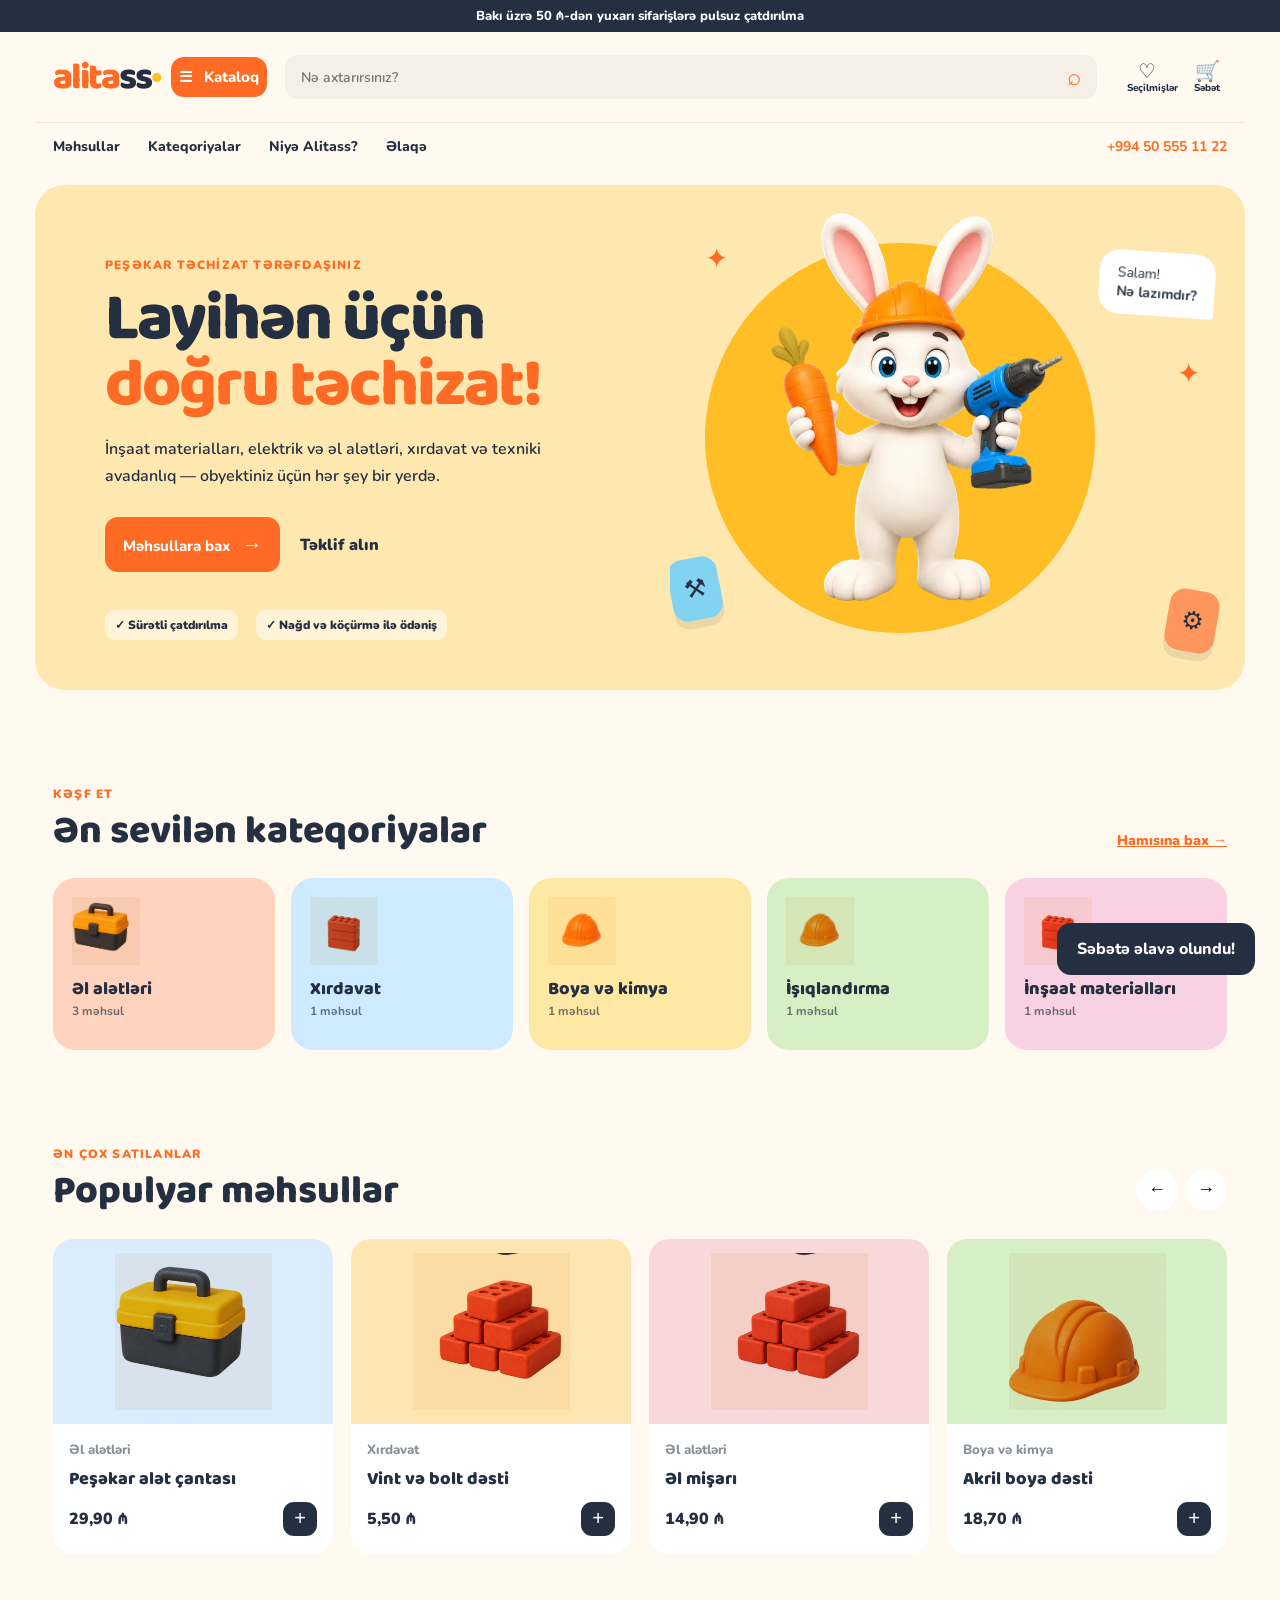
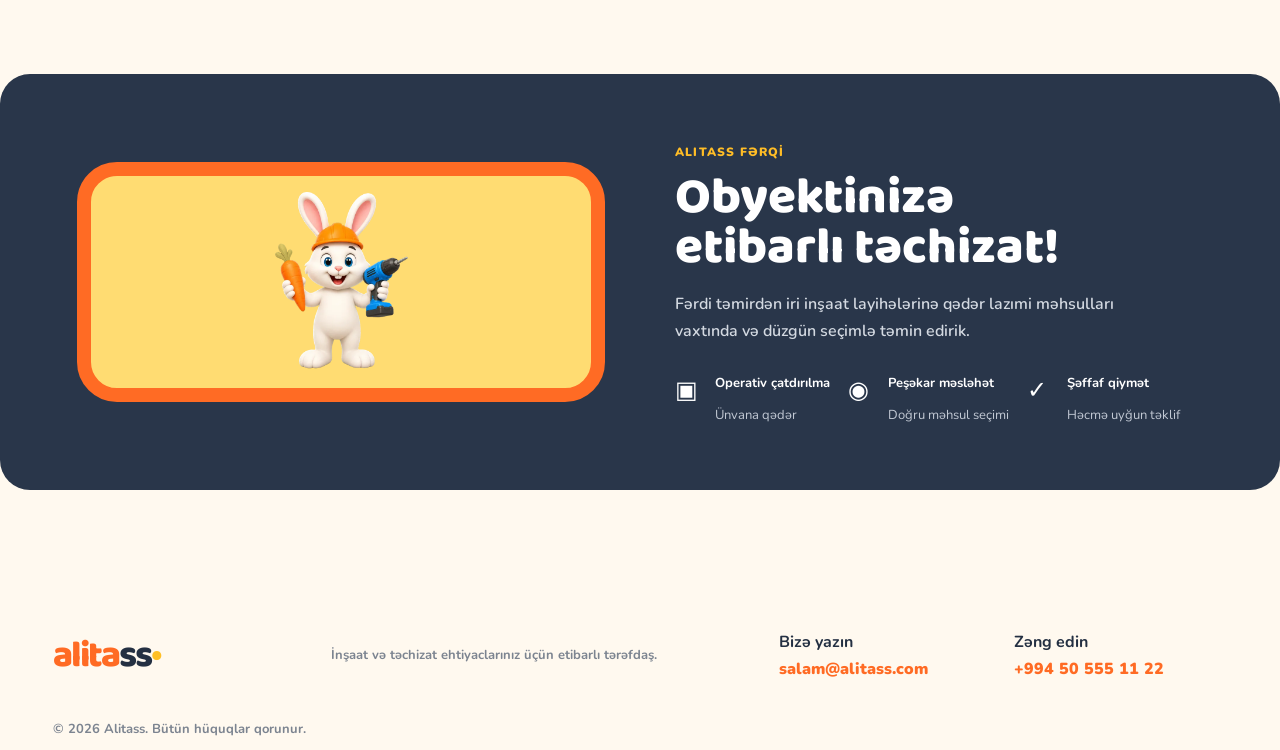
==== index.html @ 7e0d6d95 "Publish Alitass construction supply website" ====
<!doctype html>
<html lang="az">
<head>
  <meta charset="UTF-8" />
  <meta name="viewport" content="width=device-width, initial-scale=1.0" />
  <link rel="icon" href="favicon.ico?v=1" sizes="any" />
  <link rel="icon" type="image/png" href="favicon-32.png?v=1" sizes="32x32" />
  <link rel="apple-touch-icon" href="apple-touch-icon.png?v=1" />
  <title>Alitass — Evini sevərək qur</title>
  <link rel="preconnect" href="https://fonts.googleapis.com"><link rel="preconnect" href="https://fonts.gstatic.com" crossorigin>
  <link href="https://fonts.googleapis.com/css2?family=Baloo+2:wght@500;600;700;800&family=Nunito:wght@500;600;700;800&display=swap" rel="stylesheet">
  <link rel="stylesheet" href="style.css?v=16" />
</head>
<body>
  <div class="topline">Bakı üzrə 50 ₼-dən yuxarı sifarişlərə pulsuz çatdırılma</div>
  <header>
    <a class="logo" href="index.html">alita<span>ss</span><i>•</i></a>
    <a class="catalog-button" href="categories.html">☰ &nbsp; Kataloq</a>
    <label class="search"><input placeholder="Nə axtarırsınız?" /><button>⌕</button></label>
    <div class="head-actions"><a href="#">♡<small>Seçilmişlər</small></a><a href="cart.html">🛒<small>Səbət</small></a></div>
  </header>
  <nav><a href="products.html">Məhsullar</a><a href="categories.html">Kateqoriyalar</a><a href="#why">Niyə Alitass?</a><a href="contact.html">Əlaqə</a><b>+994 50 555 11 22</b></nav>

  <main>
    <section class="hero">
      <div class="hero-copy"><span class="eyebrow">PEŞƏKAR TƏCHİZAT TƏRƏFDAŞINIZ</span><h1>Layihən üçün <em>doğru təchizat!</em></h1><p>İnşaat materialları, elektrik və əl alətləri, xırdavat və texniki avadanlıq — obyektiniz üçün hər şey bir yerdə.</p><div class="hero-buttons"><a class="primary" href="#products">Məhsullara bax <span>→</span></a><a class="plain" href="#contact">Təklif alın</a></div><div class="promise"><span>✓ Sürətli çatdırılma</span><span>✓ Nağd və köçürmə ilə ödəniş</span></div></div>
      <div class="hero-art"><div class="sun"></div><div class="scribble one">✦</div><div class="scribble two">✦</div><div class="tool-card drill">⚒</div><div class="tool-card bolt">⚙</div><img src="assets/rabbit-hero.webp" alt="Kök və drel tutan Alitass dovşanı" /><div class="bubble">Salam!<br><strong>Nə lazımdır?</strong></div></div>
    </section>

    <section id="categories" class="section"><div class="section-heading"><div><span class="eyebrow">KƏŞF ET</span><h2>Ən sevilən kateqoriyalar</h2></div><a href="categories.html">Hamısına bax →</a></div><div class="categories" id="categoriesGrid" aria-live="polite"></div></section>

    <section id="products" class="section products-section"><div class="section-heading"><div><span class="eyebrow">ƏN ÇOX SATILANLAR</span><h2>Populyar məhsullar</h2></div><div class="arrows"><button>←</button><button>→</button></div></div><div class="products" id="productsGrid"></div></section>

    <section id="why" class="why"><div class="why-art"><img src="assets/rabbit-hero.webp" alt="Alitass dovşanı"></div><div><span class="eyebrow">ALITASS FƏRQİ</span><h2>Obyektinizə<br>etibarlı təchizat!</h2><p>Fərdi təmirdən iri inşaat layihələrinə qədər lazımi məhsulları vaxtında və düzgün seçimlə təmin edirik.</p><div class="features"><div>▣<b>Operativ çatdırılma</b><small>Ünvana qədər</small></div><div>◉<b>Peşəkar məsləhət</b><small>Doğru məhsul seçimi</small></div><div>✓<b>Şəffaf qiymət</b><small>Həcmə uyğun təklif</small></div></div></div></section>
  </main>
  <footer id="contact"><div class="footer-logo">alita<span>ss</span><i>•</i></div><p>İnşaat və təchizat ehtiyaclarınız üçün etibarlı tərəfdaş.</p><div><b>Bizə yazın</b><a href="mailto:salam@alitass.com">salam@alitass.com</a></div><div><b>Zəng edin</b><a href="tel:+994505551122">+994 50 555 11 22</a></div><small>© 2026 Alitass. Bütün hüquqlar qorunur.</small></footer>
  <div class="toast" id="toast">Səbətə əlavə olundu!</div><script src="store.js?v=6"></script>
<script src="catalog-sync.js?v=2"></script>
<script src="nav.js?v=1"></script></body></html>
---- style.css ----
@import url('https://fonts.googleapis.com/css2?family=Baloo+2:wght@500;600;700;800&family=Nunito:wght@500;600;700;800&display=swap');
.product-svg{width:76px;height:76px;color:#243042}.line-icon{font-family:Arial,sans-serif}
.product-photo{width:100%;height:100%;object-fit:cover;display:block;mix-blend-mode:multiply}
.category{overflow:hidden;position:relative}.category-photo{width:68px;height:68px;max-width:68px;max-height:68px;object-fit:contain;mix-blend-mode:multiply;margin:0 0 10px;align-self:flex-start;flex:0 0 68px}.products{overflow:hidden}.product-art{overflow:hidden}.product-photo{object-fit:contain;padding:14px}
.why{max-width:1210px;margin:30px auto 70px;border-radius:30px;padding:40px 55px;gap:45px}.why-art{height:240px;border-width:10px;font-size:120px}.why h2{font-size:40px}.why p{font-size:14px}.features{margin-top:20px}.why-art span{font-size:30px}
.why-art{background:#fff8ea}.why-art img{height:215px;max-width:82%;object-fit:contain;position:relative;z-index:1}.why-art span{z-index:2}
.why-art{height:240px!important;min-height:240px;max-height:240px;overflow:hidden}.why-art img{height:205px;width:auto;max-width:82%;flex:none}
:root{--orange:#ff6b24;--dark:#243042;--cream:#fff9ef;--blue:#4c78e8}*{box-sizing:border-box}html{scroll-behavior:smooth}body{margin:0;color:var(--dark);background:var(--cream);font-family:Nunito,sans-serif}.topline{background:#243042;color:#fff;text-align:center;padding:9px;font-size:13px;font-weight:800}header,nav,.section,.hero,footer{max-width:1210px;margin:auto}header{height:90px;display:flex;align-items:center;gap:24px;padding:0 18px}.logo,.footer-logo{font-family:'Baloo 2';font-size:37px;font-weight:800;letter-spacing:-2px;color:var(--orange);text-decoration:none}.logo span,.footer-logo span{color:var(--dark)}.logo i,.footer-logo i{font-style:normal;color:#ffbf25}.catalog-button,.primary{background:var(--orange);border:0;color:#fff;border-radius:13px;font:800 15px Nunito;padding:14px 18px;cursor:pointer}.search{display:flex;flex:1;background:#f4f0e7;border-radius:13px;overflow:hidden}.search input{border:0;background:transparent;padding:14px 16px;outline:0;flex:1;font:600 14px Nunito}.search button{border:0;background:transparent;font-size:24px;padding:0 16px;color:var(--orange)}.head-actions{display:flex;gap:20px}.head-actions a{color:var(--dark);text-decoration:none;text-align:center;font-size:20px}.head-actions small{display:block;font-size:10px;font-weight:800}nav{border-top:1px solid #eee5d8;padding:14px 18px;display:flex;gap:28px;font-size:14px;font-weight:800}nav a{color:var(--dark);text-decoration:none}nav b{margin-left:auto;color:var(--orange)}.hero{margin-top:15px;border-radius:30px;min-height:480px;background:#ffe7b0;overflow:hidden;display:grid;grid-template-columns:1.05fr .95fr;position:relative}.hero-copy{padding:68px 20px 50px 70px;z-index:2}.eyebrow{font-size:12px;font-weight:900;letter-spacing:1.2px;color:var(--orange)}h1,h2{font-family:'Baloo 2';line-height:.98;margin:12px 0 18px;font-weight:800}h1{font-size:67px;letter-spacing:-2px}h1 em{color:var(--orange);font-style:normal}h2{font-size:42px}.hero p,.why p{max-width:465px;font-size:16px;line-height:1.65;font-weight:600}.hero-buttons{display:flex;align-items:center;gap:20px;margin-top:28px}.primary{text-decoration:none;display:inline-block}.primary span{font-size:20px;margin-left:8px}.plain{font-weight:900;color:var(--dark);text-decoration:none}.promise{display:flex;gap:18px;font-size:12px;font-weight:900;margin-top:38px}.promise span{background:#fff4d8;padding:7px 10px;border-radius:10px}.hero-art{position:relative;overflow:hidden}.sun{background:#ffbd26;width:390px;height:390px;border-radius:50%;position:absolute;top:58px;left:35px}.hero-art img{position:absolute;width:450px;mix-blend-mode:multiply;left:20px;top:0;z-index:1}.bubble{position:absolute;right:30px;top:67px;background:#fff;padding:13px 18px;border-radius:20px 20px 4px 20px;font-size:14px;z-index:2;transform:rotate(4deg)}.tool-card{position:absolute;z-index:3;border-radius:15px;padding:14px;font-size:25px;box-shadow:0 8px 0 rgba(36,48,66,.09)}.drill{background:#82d2f2;left:0;bottom:70px;transform:rotate(-11deg)}.bolt{background:#ff965e;right:28px;bottom:38px;transform:rotate(10deg)}.scribble{position:absolute;color:#ff6b24;font-size:28px;z-index:2}.one{right:45px;top:170px}.two{left:35px;top:55px}.section{padding:92px 18px 0}.section-heading{display:flex;justify-content:space-between;align-items:end;margin-bottom:28px}.section-heading h2{font-size:39px;margin:8px 0 0}.section-heading>a{font-size:14px;font-weight:900;color:var(--orange)}.categories{display:grid;grid-template-columns:repeat(5,1fr);gap:16px}.category{min-height:172px;border-radius:22px;padding:19px;text-decoration:none;color:var(--dark);display:flex;flex-direction:column;transition:.2s}.category:hover,.product:hover{transform:translateY(-5px)}.category span{font-size:39px;margin-bottom:auto}.category b{font:800 18px 'Baloo 2'}.category small{font-size:12px;font-weight:700;opacity:.65}.orange{background:#ffd3be}.blue{background:#cdeaff}.yellow{background:#ffe8a4}.green{background:#d6efc5}.pink{background:#f8d2e3}.products-section{padding-bottom:90px}.arrows button{border:0;background:#fff;border-radius:50%;width:42px;height:42px;font-size:18px;margin-left:7px}.products{display:grid;grid-template-columns:repeat(4,1fr);gap:18px}.product{background:#fff;border-radius:20px;overflow:hidden;transition:.2s}.product-art{height:185px;display:grid;place-items:center;font-size:91px}.product-info{padding:14px 16px 18px}.product-info small{color:#89909a;font-weight:800}.product-info h3{margin:5px 0 9px;font:800 18px 'Baloo 2'}.product-bottom{display:flex;justify-content:space-between;align-items:center;font-weight:900}.product-bottom button{border:0;background:var(--dark);color:#fff;width:34px;height:34px;border-radius:11px;font-size:20px;cursor:pointer}.why{max-width:none;background:#29364a;color:#fff;display:grid;grid-template-columns:1fr 1fr;gap:70px;padding:66px max(6vw,25px);align-items:center}.why h2{font-size:51px}.why p{color:#d3d9e1}.why .eyebrow{color:#ffbd26}.why-art{height:360px;border:14px solid #ff6b24;border-radius:40px;background:#ffdc72;display:grid;place-items:center;font-size:190px;position:relative}.why-art span{position:absolute;font-size:45px}.why-art span:first-child{top:20px;left:30px}.why-art span:last-child{right:25px;bottom:20px}.features{display:flex;gap:18px;margin-top:30px}.features div{display:grid;grid-template-columns:32px 1fr;column-gap:8px;font-size:24px}.features b,.features small{font-size:13px}.features small{grid-column:2;color:#c2c9d4}footer{min-height:190px;display:grid;grid-template-columns:1.2fr 2fr 1fr 1fr;gap:22px;align-items:center;padding:32px 18px;position:relative}footer p,footer small{font-size:13px;font-weight:700;color:#7c8490}footer div b,footer div a{display:block}footer div a{color:var(--orange);font-weight:900;text-decoration:none;margin-top:5px}footer small{position:absolute;bottom:12px;left:18px}.toast{position:fixed;bottom:25px;right:25px;background:var(--dark);color:#fff;border-radius:14px;padding:15px 20px;font-weight:800;transform:translateY(100px);transition:.3s;z-index:5}.toast.show{transform:translateY(0)}
@media(max-width:760px){header{height:auto;flex-wrap:wrap;padding:15px}.catalog-button{order:3}.search{order:4;flex-basis:100%}.head-actions{margin-left:auto}nav{overflow:auto;gap:17px;white-space:nowrap}nav b{display:none}.hero{margin:0;border-radius:0;grid-template-columns:1fr}.hero-copy{padding:48px 28px;min-height:480px}.hero-art{height:340px}.hero-art img{width:355px;left:calc(50% - 177px);top:-25px}.sun{width:320px;height:320px;left:calc(50% - 160px)}h1{font-size:51px}h2,.section-heading h2{font-size:34px}.categories,.products{grid-template-columns:repeat(2,1fr)}.category{min-height:145px}.section{padding-top:65px}.why{grid-template-columns:1fr;padding:60px 25px;gap:30px}.why-art{height:260px;font-size:130px}.features{flex-direction:column}footer{grid-template-columns:1fr 1fr;padding-bottom:55px}.footer-logo,footer p{grid-column:span 2}}
.catalog-button{text-decoration:none!important}

/* Kataloqdan gələn şəkillər: şəkil yoxdursa eyni SVG ikon göstərilir. */
.product-art{position:relative;isolation:isolate}.product-art .product-photo{height:100%;left:0;mix-blend-mode:multiply;object-fit:contain;padding:14px;position:absolute;top:0;width:100%}.image-fallback{align-items:center;color:var(--dark);display:grid;justify-items:center}.image-fallback[hidden]{display:none!important}.product-art .product-fallback{height:100%;width:100%}.product-description{color:#707987;display:-webkit-box;font-size:12px;font-weight:700;line-height:1.45;margin:0 0 11px;min-height:0;overflow:hidden;-webkit-box-orient:vertical;-webkit-line-clamp:2}.catalog-empty{color:#707987;font-weight:800;grid-column:1/-1;margin:8px 0}.category-media{align-items:center;display:grid;flex:0 0 68px!important;height:68px!important;margin:0 0 10px!important;overflow:hidden;width:68px!important}.category-media .category-photo{height:68px;margin:0;max-height:none;max-width:none;mix-blend-mode:multiply;object-fit:contain;padding:0;width:68px}.category-media .category-fallback{height:68px;width:68px}.category-media .product-svg{height:43px;width:43px}.category-row-media{align-items:center;background:#f6f1e8;border-radius:13px;display:grid;flex:0 0 64px;height:64px;justify-items:center;overflow:hidden;width:64px}.category-row-photo{height:64px;mix-blend-mode:multiply;object-fit:contain;width:64px}.category-row-fallback{height:64px;width:64px}.category-row-fallback .product-svg{height:37px;width:37px}

/* Eyni başlıq ölçüsü: bütün səhifələrdə sabit qalır. */
html{overflow-y:scroll}
.topline{height:32px;padding:0 18px;display:flex;align-items:center;justify-content:center;overflow:hidden;text-overflow:ellipsis;white-space:nowrap}
@media(min-width:761px){
  header{height:90px;display:grid;grid-template-columns:100px 96px minmax(0,1fr) 112px;column-gap:18px;padding:0 18px}
  .logo{width:100px;line-height:1;white-space:nowrap}
  .catalog-button{width:96px;height:40px;padding:0;display:flex;align-items:center;justify-content:center;white-space:nowrap}
  .search{height:44px;min-width:0}
  .search input{min-width:0;height:44px}
  .head-actions{width:112px;align-items:center;justify-content:flex-end;gap:20px}
  .head-actions a{width:40px;flex:0 0 40px;line-height:1.1}
  nav{height:48px;padding:0 18px;align-items:center;overflow:hidden;white-space:nowrap}
}
@media(max-width:760px){
  .topline{height:32px;min-height:32px;padding:0 12px;font-size:11px}
  .head-actions{min-width:84px;justify-content:flex-end}
}
.hero-art .sun{z-index:0}
.hero-art img{mix-blend-mode:normal!important;z-index:1!important}
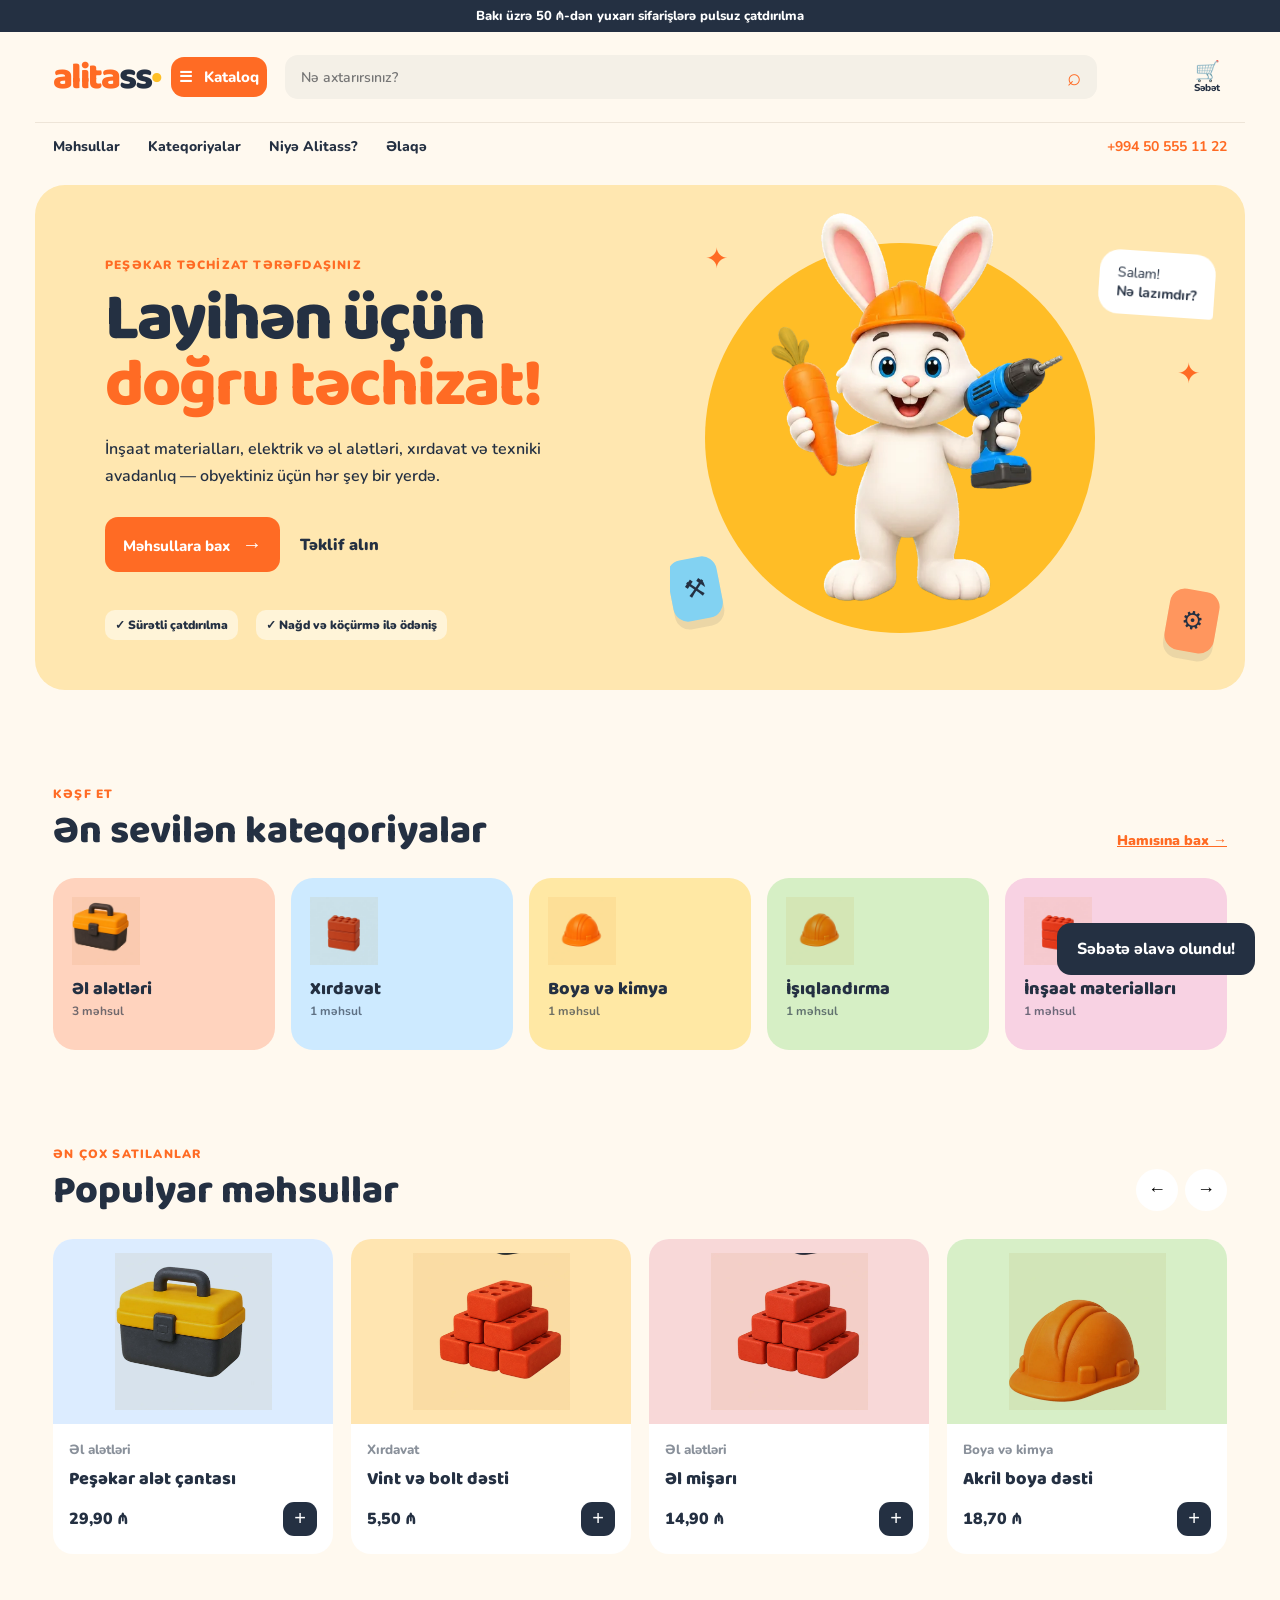
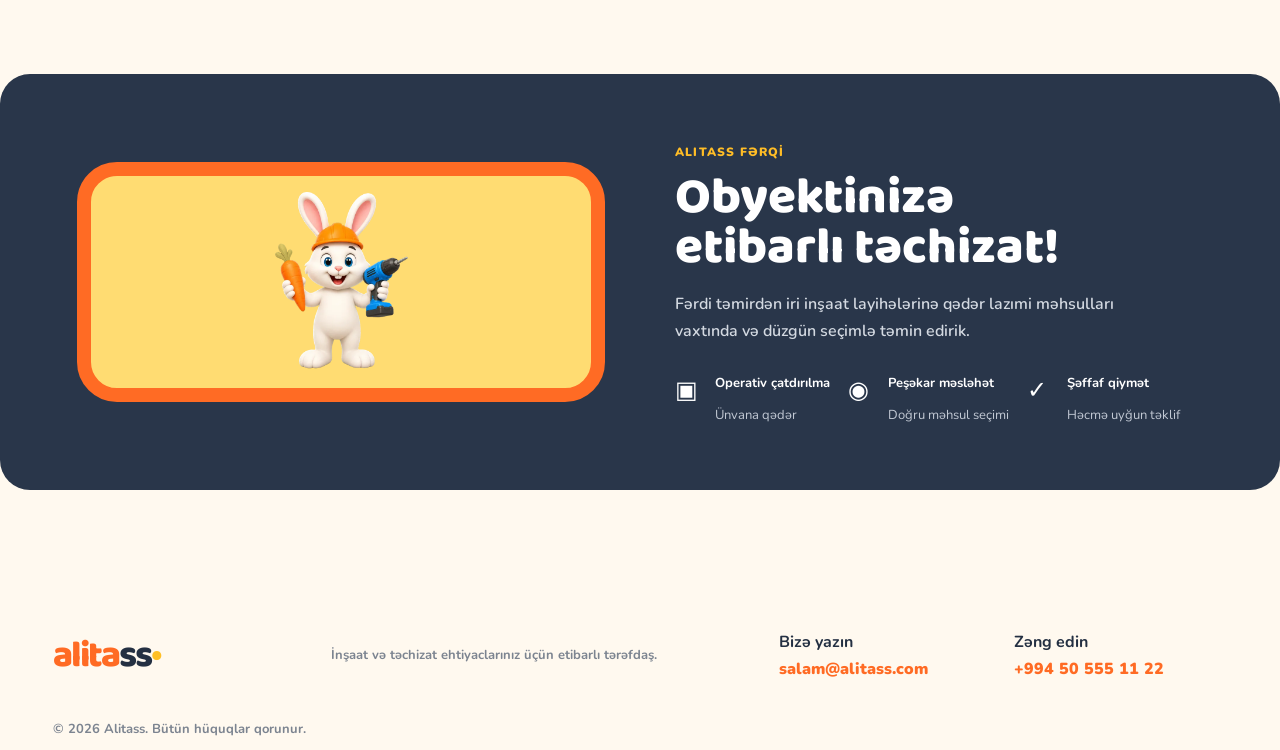
==== commit 1204ab95: "Improve mobile responsive layouts" ====
--- a/index.html
+++ b/index.html
@@ -9,7 +9,7 @@
   <title>Alitass — Evini sevərək qur</title>
   <link rel="preconnect" href="https://fonts.googleapis.com"><link rel="preconnect" href="https://fonts.gstatic.com" crossorigin>
   <link href="https://fonts.googleapis.com/css2?family=Baloo+2:wght@500;600;700;800&family=Nunito:wght@500;600;700;800&display=swap" rel="stylesheet">
-  <link rel="stylesheet" href="style.css?v=16" />
+  <link rel="stylesheet" href="style.css?v=17" />
 </head>
 <body>
   <div class="topline">Bakı üzrə 50 ₼-dən yuxarı sifarişlərə pulsuz çatdırılma</div>
@@ -17,7 +17,7 @@
     <a class="logo" href="index.html">alita<span>ss</span><i>•</i></a>
     <a class="catalog-button" href="categories.html">☰ &nbsp; Kataloq</a>
     <label class="search"><input placeholder="Nə axtarırsınız?" /><button>⌕</button></label>
-    <div class="head-actions"><a href="#">♡<small>Seçilmişlər</small></a><a href="cart.html">🛒<small>Səbət</small></a></div>
+    <div class="head-actions"><a href="cart.html">🛒<small>Səbət</small></a></div>
   </header>
   <nav><a href="products.html">Məhsullar</a><a href="categories.html">Kateqoriyalar</a><a href="#why">Niyə Alitass?</a><a href="contact.html">Əlaqə</a><b>+994 50 555 11 22</b></nav>
 
--- a/style.css
+++ b/style.css
@@ -31,3 +31,56 @@
 }
 .hero-art .sun{z-index:0}
 .hero-art img{mix-blend-mode:normal!important;z-index:1!important}
+
+/* Mobile layout pass: keep every public view readable without horizontal overflow. */
+@media (max-width:760px){
+ html,body{max-width:100%;overflow-x:hidden}
+ header{width:100%;max-width:none;min-width:0;gap:10px;padding:12px 15px}
+ .logo{font-size:32px;letter-spacing:-1.7px}
+ .catalog-button{flex:0 0 auto;font-size:13px;padding:11px 12px;border-radius:11px}
+ .head-actions{min-width:40px;gap:8px}
+ .head-actions a{font-size:18px}
+ nav{width:100%;max-width:none;padding:0 15px;min-height:44px;gap:20px;font-size:12px;-webkit-overflow-scrolling:touch;scrollbar-width:none}
+ nav::-webkit-scrollbar{display:none}
+ .hero-copy{min-height:0;padding:42px 22px 34px}
+ .hero-copy h1{font-size:clamp(42px,12vw,56px)}
+ .hero p{font-size:14px}
+ .hero-buttons{flex-wrap:wrap;gap:12px;margin-top:22px}
+ .promise{flex-wrap:wrap;gap:8px;margin-top:25px}
+ .hero-art{height:310px}
+ .hero-art img{width:min(355px,100%);left:50%;transform:translateX(-50%);top:-18px}
+ .sun{width:min(300px,86vw);height:min(300px,86vw);left:50%;transform:translateX(-50%);top:20px}
+ .bubble{right:12px;top:32px;font-size:11px;padding:9px 11px}
+ .tool-card{font-size:20px;padding:10px;bottom:42px}
+ .drill{left:10px}.bolt{right:12px}
+ .section{padding:58px 15px 0}
+ .section-heading{align-items:flex-start;gap:12px;margin-bottom:20px}
+ .section-heading h2{font-size:32px}
+ .section-heading>a{font-size:12px;white-space:nowrap;padding-top:8px}
+ .categories,.products{grid-template-columns:repeat(2,minmax(0,1fr));gap:10px}
+ .category{min-height:140px;padding:14px;border-radius:17px}
+ .category b{font-size:15px;line-height:1.05}
+ .category small{font-size:10px}
+ .product{border-radius:15px}
+ .product-art{height:145px}
+ .product-info{padding:11px 11px 13px}
+ .product-info h3{font-size:15px;line-height:1.05}
+ .product-info small{font-size:10px}
+ .product-description{font-size:10px}
+ .product-bottom{font-size:13px}
+ .product-bottom button{width:30px;height:30px;border-radius:9px}
+ .products-section{padding-bottom:55px}
+ .why{padding:48px 18px;gap:25px;margin:0;border-radius:0}
+ .why h2{font-size:38px}
+ .why p{font-size:13px}
+ .why-art{height:245px!important;min-height:245px;max-height:245px}
+ footer{grid-template-columns:1fr 1fr;gap:18px;padding:35px 15px 52px}
+ footer p{font-size:11px}
+}
+@media (max-width:420px){
+ .categories,.products{grid-template-columns:1fr}
+ .category{min-height:125px}
+ .product-art{height:180px}
+ .section-heading{display:block}
+ .section-heading>a{display:inline-block;margin-top:9px}
+}
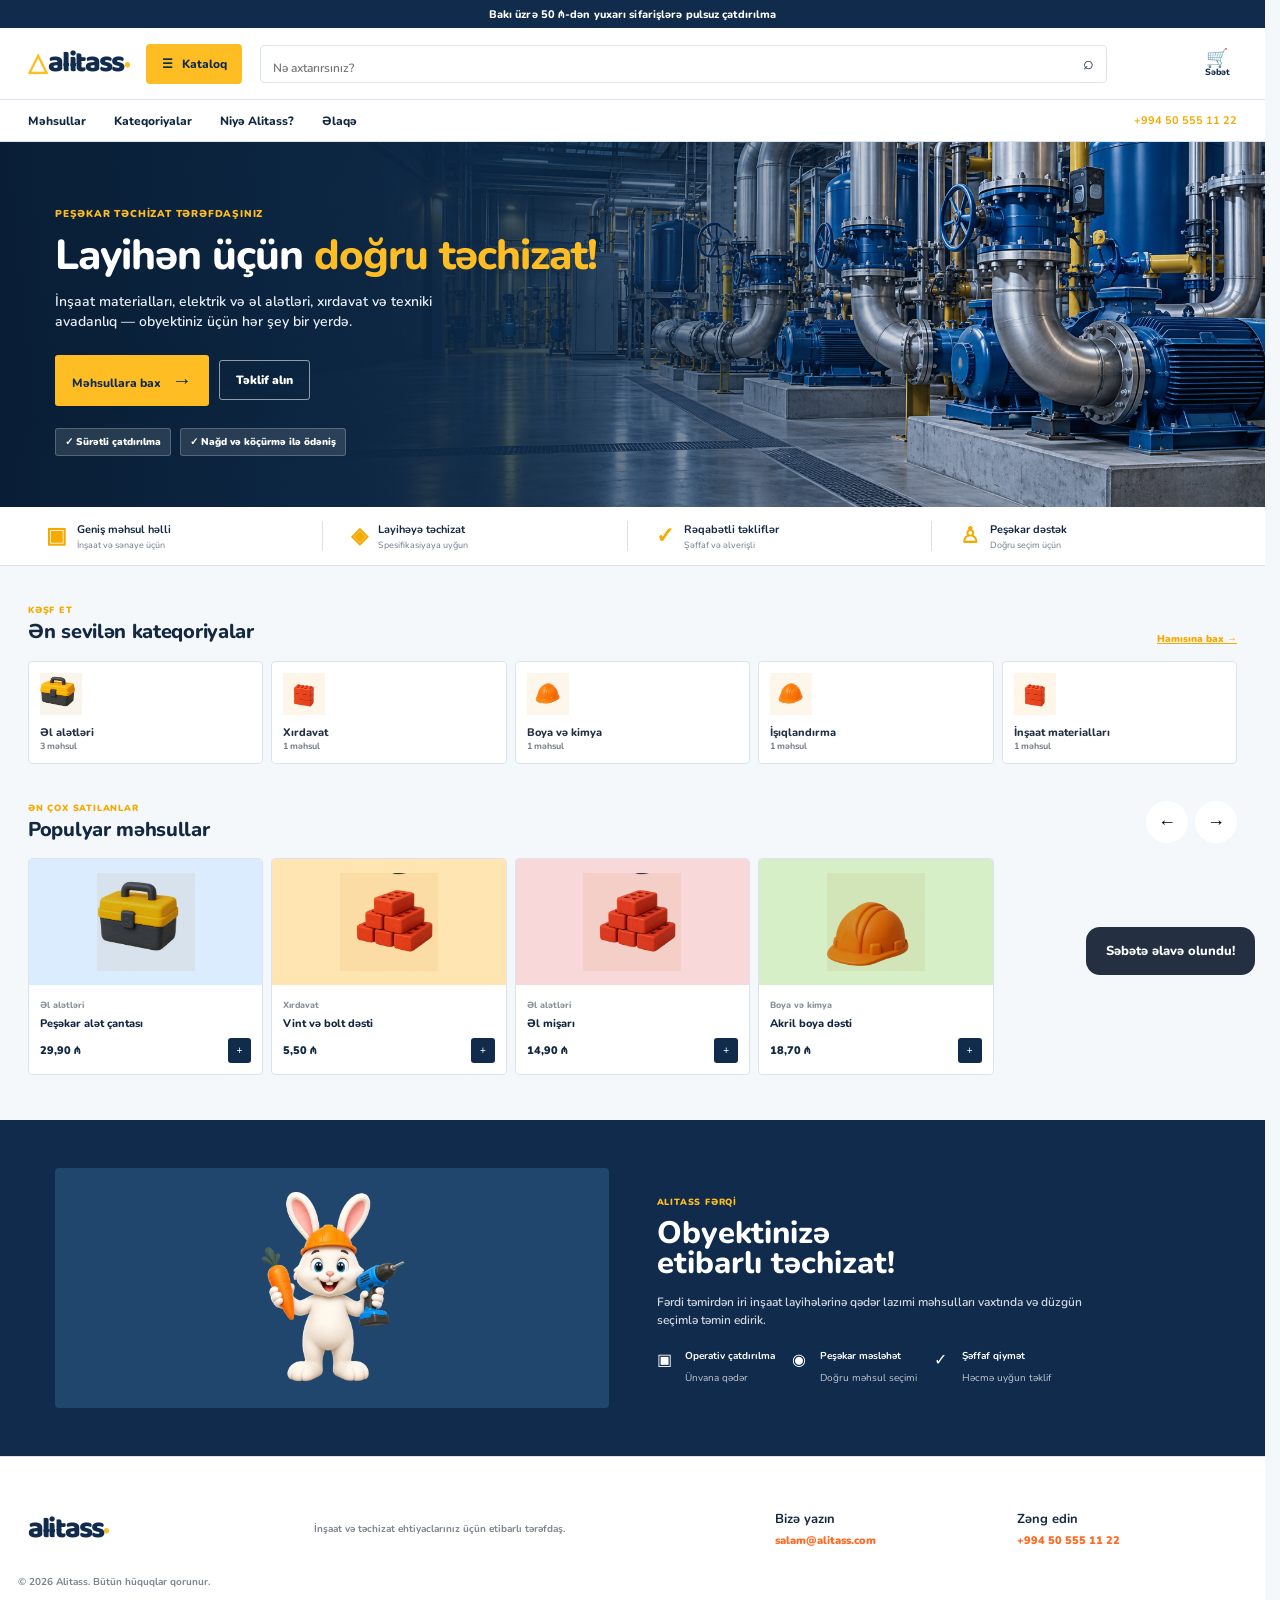
==== commit 1e2e72c0: "Redesign catalog for industrial B2B experience" ====
--- a/index.html
+++ b/index.html
@@ -9,7 +9,7 @@
   <title>Alitass — Evini sevərək qur</title>
   <link rel="preconnect" href="https://fonts.googleapis.com"><link rel="preconnect" href="https://fonts.gstatic.com" crossorigin>
   <link href="https://fonts.googleapis.com/css2?family=Baloo+2:wght@500;600;700;800&family=Nunito:wght@500;600;700;800&display=swap" rel="stylesheet">
-  <link rel="stylesheet" href="style.css?v=17" />
+  <link rel="stylesheet" href="style.css?v=18" />
 </head>
 <body>
   <div class="topline">Bakı üzrə 50 ₼-dən yuxarı sifarişlərə pulsuz çatdırılma</div>
@@ -27,6 +27,13 @@
       <div class="hero-art"><div class="sun"></div><div class="scribble one">✦</div><div class="scribble two">✦</div><div class="tool-card drill">⚒</div><div class="tool-card bolt">⚙</div><img src="assets/rabbit-hero.webp" alt="Kök və drel tutan Alitass dovşanı" /><div class="bubble">Salam!<br><strong>Nə lazımdır?</strong></div></div>
     </section>
 
+    <section class="trust-strip" aria-label="Alitass üstünlükləri">
+      <div><strong>▣</strong><span><b>Geniş məhsul həlli</b><small>İnşaat və sənaye üçün</small></span></div>
+      <div><strong>◈</strong><span><b>Layihəyə təchizat</b><small>Spesifikasiyaya uyğun</small></span></div>
+      <div><strong>✓</strong><span><b>Rəqabətli təkliflər</b><small>Şəffaf və əlverişli</small></span></div>
+      <div><strong>♙</strong><span><b>Peşəkar dəstək</b><small>Doğru seçim üçün</small></span></div>
+    </section>
+
     <section id="categories" class="section"><div class="section-heading"><div><span class="eyebrow">KƏŞF ET</span><h2>Ən sevilən kateqoriyalar</h2></div><a href="categories.html">Hamısına bax →</a></div><div class="categories" id="categoriesGrid" aria-live="polite"></div></section>
 
     <section id="products" class="section products-section"><div class="section-heading"><div><span class="eyebrow">ƏN ÇOX SATILANLAR</span><h2>Populyar məhsullar</h2></div><div class="arrows"><button>←</button><button>→</button></div></div><div class="products" id="productsGrid"></div></section>
--- a/style.css
+++ b/style.css
@@ -84,3 +84,35 @@
  .section-heading{display:block}
  .section-heading>a{display:inline-block;margin-top:9px}
 }
+
+/* Alitass industrial catalog system — dense B2B reference layout */
+:root{
+ --navy:#102b4b;--navy-2:#173b63;--ink:#142842;--muted:#6d7b8c;--line:#dbe4ee;
+ --surface:#fff;--page:#f5f8fb;--gold:#ffbd24;--gold-2:#f6a900;--radius:5px;
+}
+html{background:var(--page);scrollbar-gutter:stable}
+body{background:var(--page);color:var(--ink);font-family:Nunito,Arial,sans-serif;font-size:13px}
+.topline{height:28px;background:var(--navy);padding:0 18px;font-size:11px;letter-spacing:.1px}
+header,nav,.section,.hero,footer{max-width:1440px}
+header{height:72px;padding:0 28px;background:#fff;gap:18px;border-bottom:1px solid var(--line)}
+.logo,.footer-logo{font-size:29px;letter-spacing:-1.8px;color:var(--navy);width:112px}
+.logo:before{content:'△';color:var(--gold);font-family:Arial;font-size:25px;margin-right:3px}
+.logo span,.footer-logo span{color:var(--navy)}.logo i,.footer-logo i{color:var(--gold);font-size:22px}
+.catalog-button{background:var(--gold);color:var(--navy);border-radius:4px;font-size:12px;padding:11px 14px}
+.search{height:38px;border:1px solid var(--line);background:#fff;border-radius:4px}
+.search input{font-size:12px;padding:10px 12px}.search button{font-size:18px;padding:0 12px;color:var(--navy)}
+.head-actions{gap:16px}.head-actions a{font-size:18px;color:var(--navy)}.head-actions small{font-size:9px}
+nav{height:42px;background:#fff;border-top:0;border-bottom:1px solid var(--line);padding:0 28px;gap:28px;font-size:12px;align-items:center}
+nav a{color:var(--ink)}nav b{color:var(--gold-2);font-size:11px}
+.hero{margin-top:0;border-radius:0;min-height:365px;display:block;background:#163454 url('assets/industrial-hero.png') center/cover no-repeat;position:relative;isolation:isolate}
+.hero:after{content:"";position:absolute;inset:0;background:linear-gradient(90deg,rgba(9,30,54,.96) 0%,rgba(13,42,72,.85) 38%,rgba(13,42,72,.1) 75%);z-index:-0}
+.hero-copy{position:relative;padding:62px 34px 42px 55px;max-width:680px;min-height:365px;color:#fff;z-index:1}
+.hero-copy .eyebrow{color:var(--gold);font-size:10px}.hero-copy h1{font-family:Nunito,Arial,sans-serif;font-size:42px;line-height:1.05;letter-spacing:-1px;margin:12px 0 14px}.hero-copy h1 em{color:var(--gold)}.hero-copy p{font-size:14px;line-height:1.45;max-width:440px;color:#e8eef5}.hero-buttons{gap:10px;margin-top:22px}.primary{background:var(--gold);color:var(--navy);border-radius:3px;font-size:12px;padding:12px 17px}.plain{border:1px solid rgba(255,255,255,.55);border-radius:3px;color:#fff;padding:11px 16px;font-size:12px}.promise{gap:9px;margin-top:22px;font-size:10px}.promise span{background:rgba(255,255,255,.12);border:1px solid rgba(255,255,255,.22);padding:6px 9px;border-radius:3px}
+.hero-art{display:none}
+.trust-strip{max-width:1440px;margin:0 auto;display:grid;grid-template-columns:repeat(4,1fr);background:#fff;border-bottom:1px solid var(--line);padding:14px 28px;gap:10px}.trust-strip>div{display:flex;align-items:center;gap:10px;border-right:1px solid var(--line);padding:0 18px}.trust-strip>div:last-child{border-right:0}.trust-strip strong{color:var(--gold-2);font-size:22px}.trust-strip b,.trust-strip small{display:block}.trust-strip b{font-size:11px}.trust-strip small{color:var(--muted);font-size:9px;margin-top:2px}
+.section{padding:34px 28px 0}.section-heading{margin-bottom:15px}.section-heading h2{font-family:Nunito,Arial,sans-serif;font-size:20px;letter-spacing:-.3px;margin:4px 0}.eyebrow{font-size:9px;letter-spacing:.8px;color:var(--gold-2)}.section-heading>a{color:var(--gold-2);font-size:10px}.categories{grid-template-columns:repeat(5,1fr);gap:8px}.category{min-height:100px;border:1px solid var(--line);border-radius:4px;padding:11px;background:#fff!important}.category:hover,.product:hover{transform:none;box-shadow:0 5px 16px rgba(16,43,75,.08)}.category b{font-family:Nunito;font-size:11px}.category small{font-size:9px}.category span{font-size:22px}.category-media{flex-basis:42px!important;width:42px!important;height:42px!important}.category-media .category-photo,.category-media .category-fallback{width:42px!important;height:42px!important}.products-section{padding-bottom:45px}.products{grid-template-columns:repeat(5,1fr);gap:8px}.product{border:1px solid var(--line);border-radius:4px;box-shadow:none}.product-art{height:126px;background:#f2f6fa}.product-info{padding:10px 11px 11px}.product-info small{font-size:9px}.product-info h3{font-family:Nunito;font-size:11px;line-height:1.2;margin:4px 0 8px}.product-description{font-size:9px}.product-bottom{font-size:11px}.product-bottom button{width:auto;height:25px;padding:0 9px;border-radius:3px;font-size:10px;background:var(--navy)}
+.why{max-width:1440px;margin:0;padding:48px 55px;background:var(--navy);border-radius:0;gap:48px}.why-art{height:240px!important;border:0;border-radius:4px;background:#20466e}.why-art img{height:220px}.why h2{font-family:Nunito;font-size:31px;margin:8px 0 14px}.why p{font-size:12px;line-height:1.5}.features{gap:17px;margin-top:20px}.features div{grid-template-columns:20px 1fr;font-size:16px}.features b,.features small{font-size:10px}.features small{grid-column:2}
+footer{min-height:145px;background:#fff;padding:28px;grid-template-columns:1.2fr 2fr 1fr 1fr;border-top:1px solid var(--line)}footer p,footer small{font-size:10px}footer div a{font-size:11px}
+@media(max-width:900px){header{padding:0 16px}.hero-copy{padding-left:30px}.trust-strip{padding:12px 16px}.trust-strip>div{padding:0 9px}.section{padding-left:16px;padding-right:16px}.categories{grid-template-columns:repeat(3,1fr)}.products{grid-template-columns:repeat(3,1fr)}}
+@media(max-width:760px){header{height:auto;padding:11px 15px;gap:10px}.logo{width:auto;font-size:27px}.catalog-button{order:0;padding:10px;font-size:11px}.head-actions{min-width:40px}.search{order:4;flex-basis:100%;height:38px}nav{height:40px;padding:0 15px;gap:19px;font-size:11px}.hero{min-height:410px}.hero-copy{padding:46px 22px 34px;min-height:410px}.hero-copy h1{font-size:34px}.hero-copy p{font-size:12px}.trust-strip{grid-template-columns:1fr 1fr;gap:12px;padding:13px 15px}.trust-strip>div{border-right:0;padding:0}.section{padding:29px 15px 0}.section-heading h2{font-size:18px}.categories,.products{grid-template-columns:repeat(2,minmax(0,1fr));gap:7px}.category{min-height:96px;padding:10px}.product-art{height:132px}.why{padding:34px 20px;gap:25px}.why-art{height:185px!important}.why h2{font-size:28px}footer{grid-template-columns:1fr 1fr;padding:25px 15px 40px}.footer-logo,footer p{grid-column:span 2}}
+@media(max-width:420px){.categories,.products{grid-template-columns:1fr}.trust-strip{grid-template-columns:1fr}.hero-copy h1{font-size:31px}.hero-copy{padding-top:39px}.products .product-art{height:155px}}
